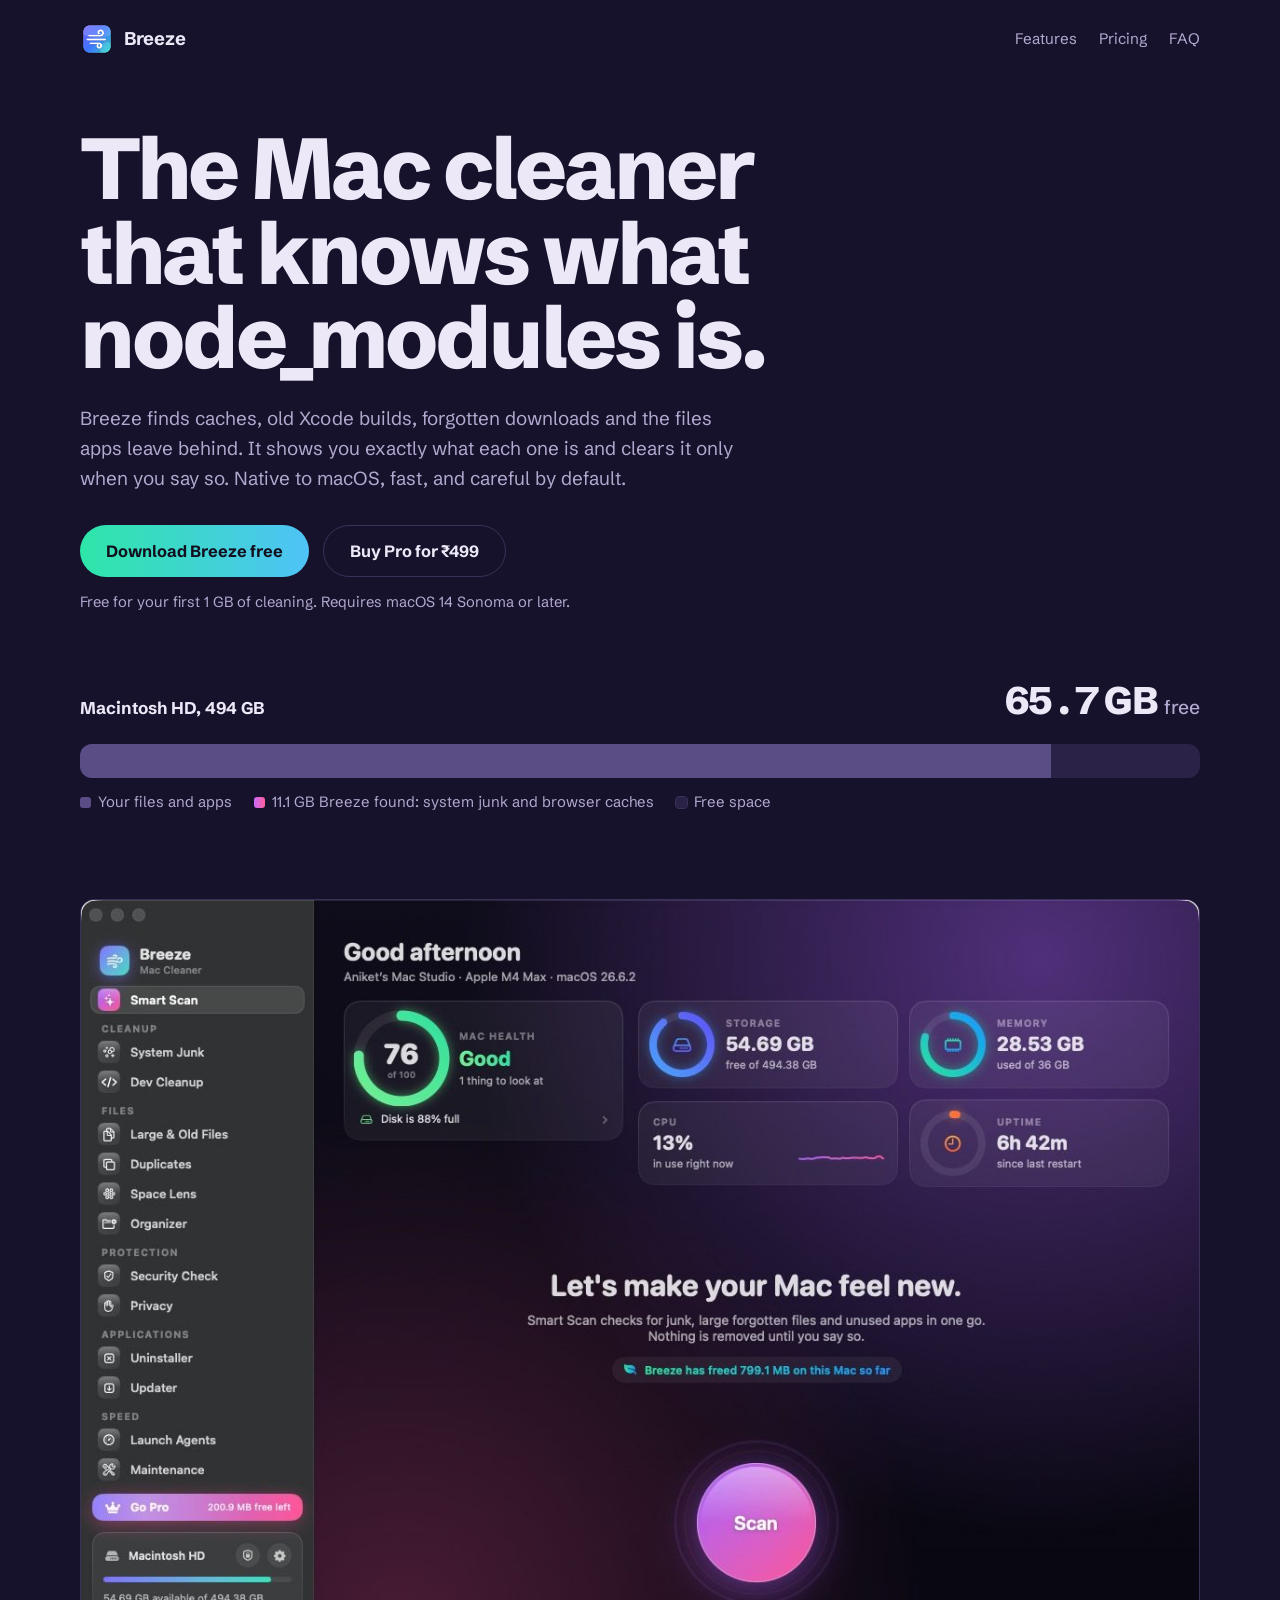
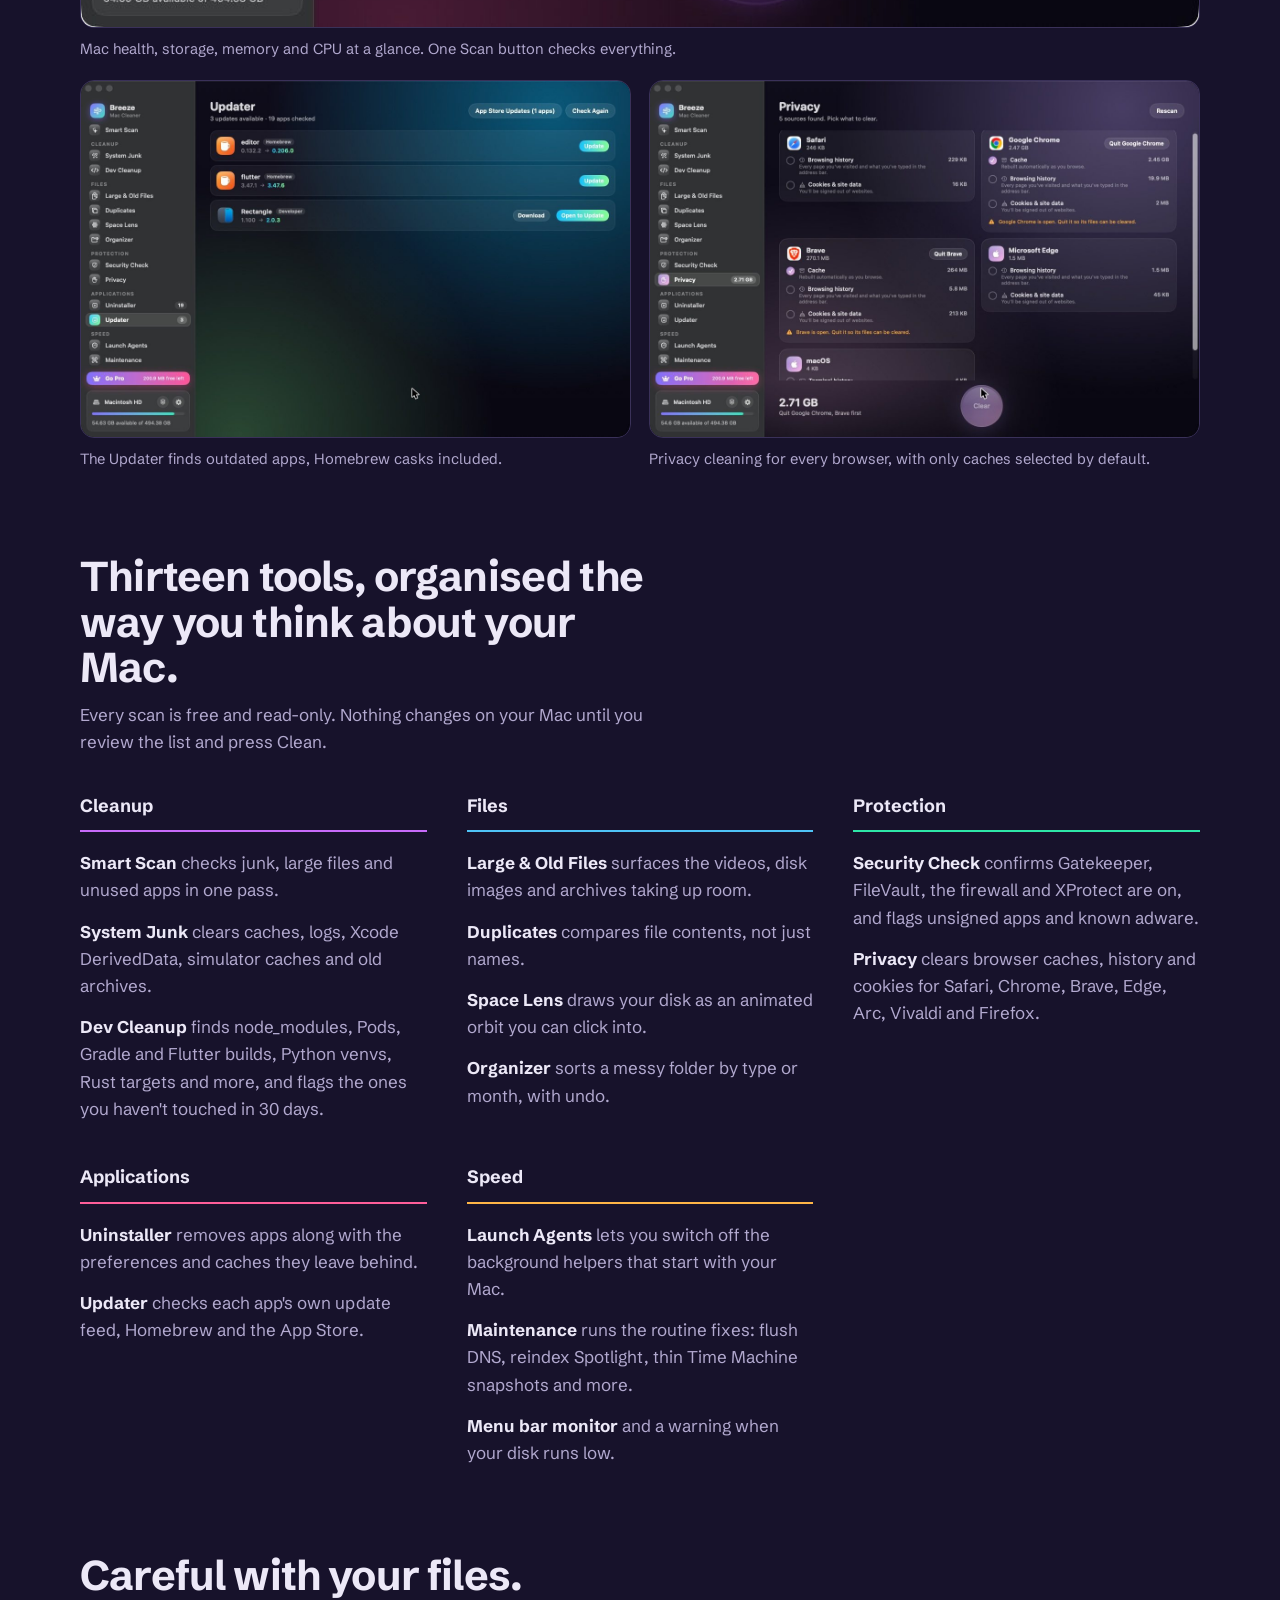
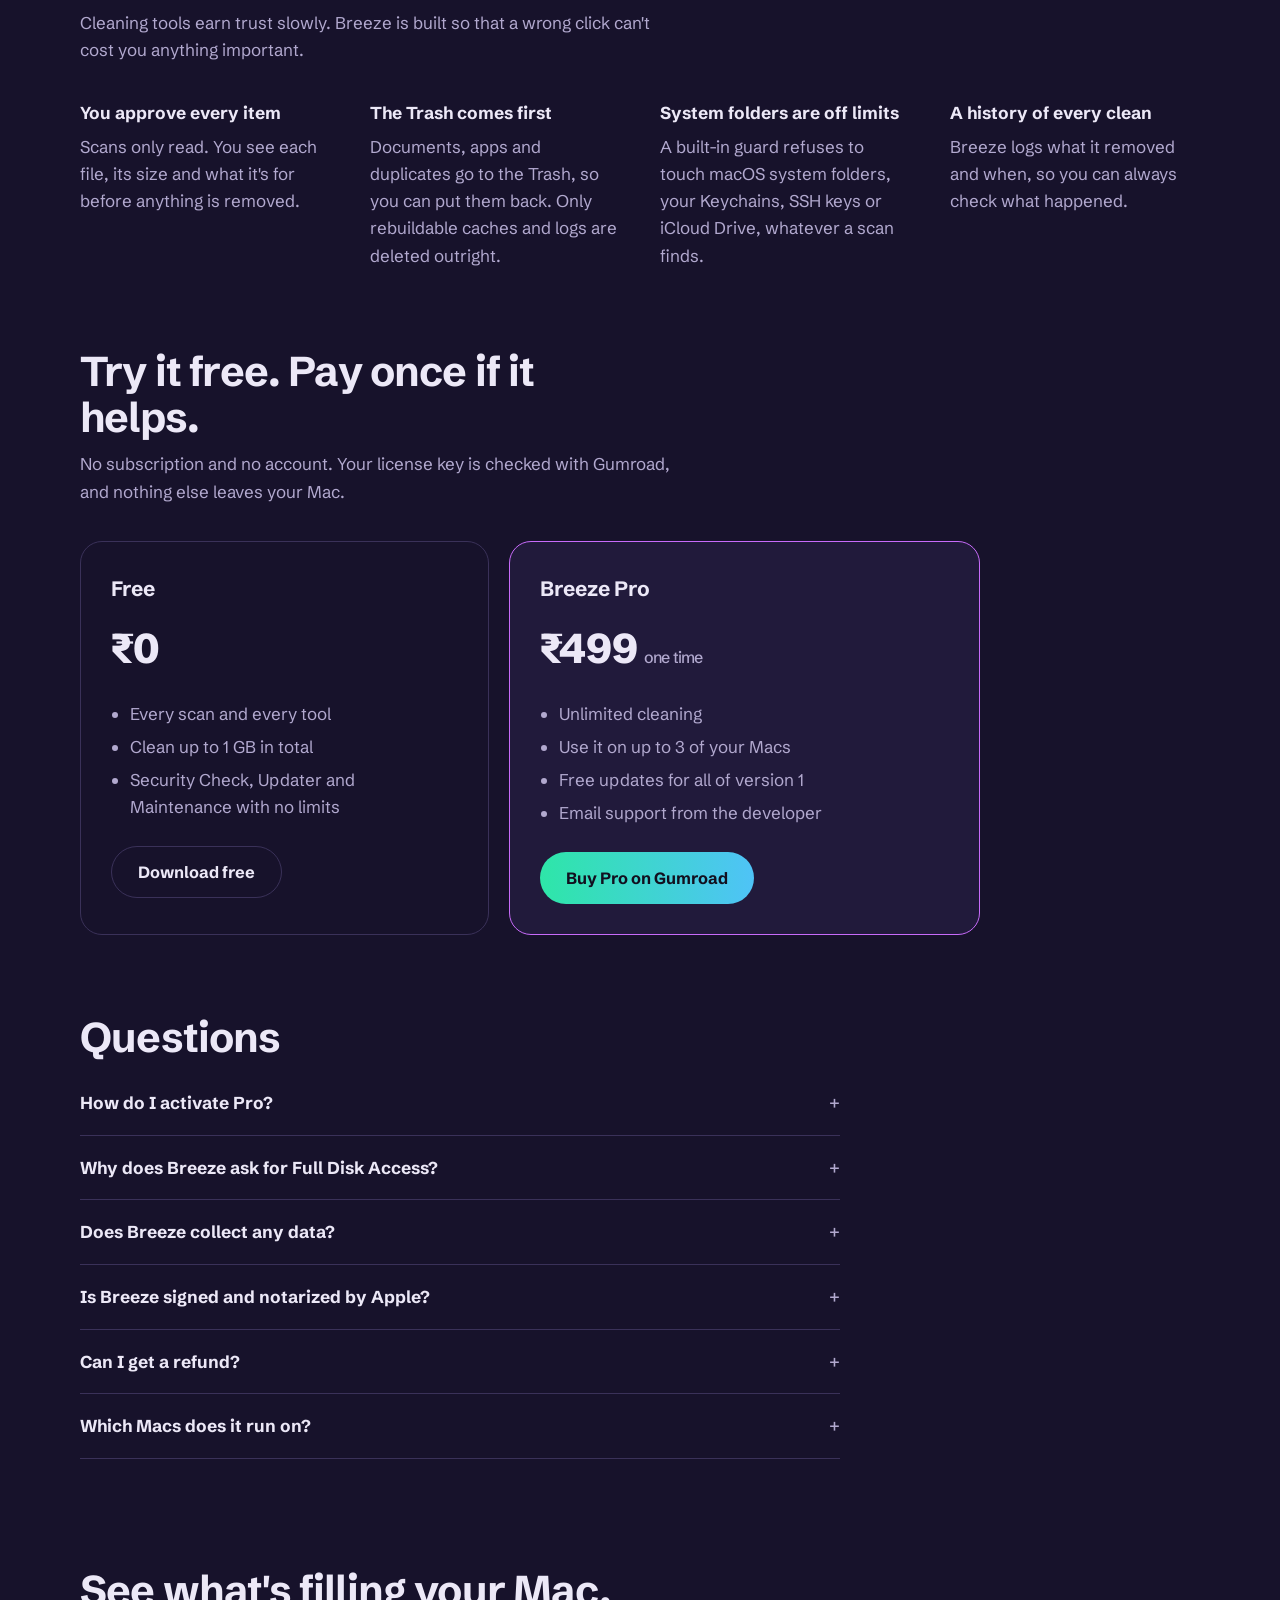
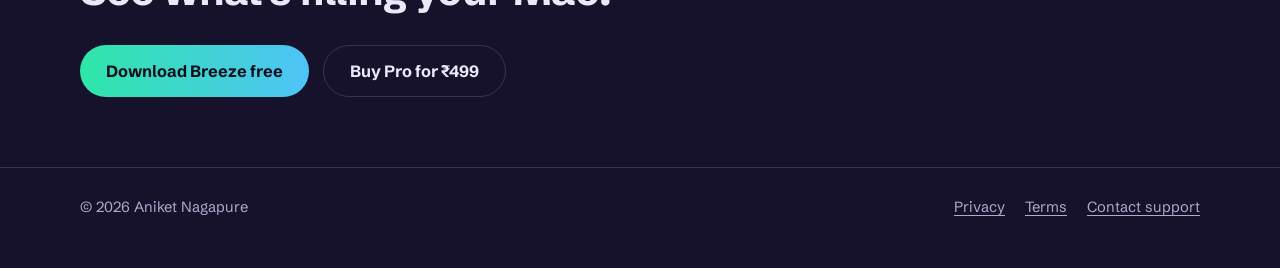
==== breeze/index.html @ c45bcd5b "Add Breeze website, privacy policy, terms and update feed" ====
<!doctype html>
<html lang="en">
<head>
  <meta charset="utf-8">
  <meta name="viewport" content="width=device-width, initial-scale=1">
  <title>Breeze, the Mac cleaner for developers</title>
  <meta name="description" content="Breeze finds caches, old Xcode builds, node_modules, large files and app leftovers on your Mac, shows you exactly what they are, and clears them when you say so.">
  <meta property="og:title" content="Breeze, the Mac cleaner for developers">
  <meta property="og:description" content="Clear caches, Xcode builds, node_modules and app leftovers. Native for macOS. Free to try.">
  <meta property="og:image" content="https://nanket.github.io/breeze/img/home.jpg">
  <link rel="icon" href="img/favicon.png">
  <link rel="preconnect" href="https://fonts.googleapis.com">
  <link rel="preconnect" href="https://fonts.gstatic.com" crossorigin>
  <link href="https://fonts.googleapis.com/css2?family=Schibsted+Grotesk:wght@400;500;700;800&display=swap" rel="stylesheet">
  <link rel="stylesheet" href="site.css">
  <style>
    .hero { padding: 48px 0 28px; }
    .hero h1 {
      margin: 0; max-width: 15ch;
      font-size: clamp(2.6rem, 7vw, 5.4rem); line-height: .98; letter-spacing: -.035em; font-weight: 800;
    }
    .hero p.lead { max-width: 56ch; margin: 24px 0 30px; font-size: 1.18rem; color: var(--dim); }
    .actions { display: flex; flex-wrap: wrap; gap: 14px; align-items: center; }
    .btn {
      display: inline-flex; align-items: center; justify-content: center; min-height: 52px; padding: 0 26px;
      border-radius: 999px; font-weight: 700; font-size: 1.02rem; text-decoration: none;
    }
    .btn.primary { color: #12101f; background: linear-gradient(90deg, var(--mint), var(--sky)); }
    .btn.ghost { color: var(--mist); border: 1.5px solid var(--line); }
    .btn.ghost:hover { border-color: var(--dim); }
    .fine { margin-top: 14px; font-size: .92rem; color: var(--dim); }

    /* The one moving thing: the disk meter */
    .meter { margin: 56px 0 18px; }
    .meter-head { display: flex; justify-content: space-between; align-items: baseline; gap: 16px; margin-bottom: 12px; }
    .meter-head .disk { font-weight: 700; }
    .meter-head .free { font-size: clamp(1.6rem, 4vw, 2.4rem); font-weight: 800; letter-spacing: -.02em; font-variant-numeric: tabular-nums; }
    .meter-head .free small { font-size: .5em; font-weight: 500; color: var(--dim); letter-spacing: 0; }
    .bar { position: relative; height: 34px; border-radius: 12px; background: #2b2347; overflow: hidden; display: flex; }
    .bar .used { width: 86.7%; background: #5a4d86; }
    .bar .junk {
      width: 2.24%; background: linear-gradient(90deg, var(--orchid), var(--rose));
      transform-origin: left; transition: width 1.4s cubic-bezier(.6,0,.2,1) .7s, opacity .6s ease 1.9s;
    }
    .meter.cleaned .bar .junk { width: 0; opacity: 0; }
    .legend { display: flex; flex-wrap: wrap; gap: 8px 22px; margin-top: 12px; font-size: .93rem; color: var(--dim); }
    .legend i { display: inline-block; width: 11px; height: 11px; border-radius: 3px; margin-right: 7px; vertical-align: -1px; }
    .legend .k-used { background: #5a4d86; }
    .legend .k-junk { background: linear-gradient(90deg, var(--orchid), var(--rose)); }
    .legend .k-free { background: #2b2347; outline: 1px solid var(--line); }

    .shots { padding: 40px 0 10px; }
    .shots figure { margin: 0; }
    .shots img { display: block; width: 100%; height: auto; border-radius: 14px; border: 1px solid var(--line); }
    .shots .main { margin-bottom: 18px; }
    .shots .pair { display: grid; grid-template-columns: 1fr 1fr; gap: 18px; }
    .shots figcaption { margin-top: 10px; font-size: .92rem; color: var(--dim); }

    section.block { padding: 72px 0 8px; }
    section.block > h2 { font-size: clamp(1.8rem, 4vw, 2.6rem); line-height: 1.1; letter-spacing: -.02em; margin: 0 0 10px; max-width: 22ch; }
    section.block > p.intro { color: var(--dim); max-width: 60ch; margin: 0 0 36px; }

    .groups { display: grid; grid-template-columns: repeat(auto-fit, minmax(300px, 1fr)); gap: 34px 40px; }
    .group h3 { margin: 0 0 10px; font-size: 1.12rem; padding-bottom: 10px; border-bottom: 2px solid var(--c); }
    .group ul { list-style: none; padding: 0; margin: 0; }
    .group li { padding: 7px 0; color: var(--dim); }
    .group li b { color: var(--mist); font-weight: 700; }

    .safety { display: grid; grid-template-columns: repeat(auto-fit, minmax(240px, 1fr)); gap: 26px 40px; }
    .safety h3 { margin: 0 0 6px; font-size: 1.08rem; }
    .safety p { margin: 0; color: var(--dim); }

    .plans { display: grid; grid-template-columns: 1fr 1.15fr; gap: 20px; align-items: stretch; max-width: 900px; }
    .plan { padding: 30px; border-radius: var(--radius-lg); border: 1px solid var(--line); }
    .plan.pro { background: var(--night-2); border: 1.5px solid var(--orchid); }
    .plan h3 { margin: 0; font-size: 1.3rem; }
    .plan .price { font-size: 2.6rem; font-weight: 800; letter-spacing: -.02em; margin: 10px 0 2px; }
    .plan .price small { font-size: 1rem; font-weight: 500; color: var(--dim); }
    .plan ul { padding-left: 1.1em; margin: 18px 0 26px; color: var(--dim); }
    .plan li { margin: 6px 0; }

    .faq { max-width: 760px; }
    .faq details { border-bottom: 1px solid var(--line); padding: 18px 0; }
    .faq summary { cursor: pointer; font-weight: 700; font-size: 1.08rem; list-style: none; }
    .faq summary::-webkit-details-marker { display: none; }
    .faq summary::after { content: "+"; float: right; color: var(--dim); font-weight: 500; }
    .faq details[open] summary::after { content: "–"; }
    .faq details p { color: var(--dim); margin: 10px 0 0; }

    .closing { padding: 90px 0 70px; }
    .closing h2 { font-size: clamp(1.8rem, 4vw, 2.6rem); margin: 0 0 22px; letter-spacing: -.02em; }

    @media (max-width: 700px) {
      .top nav a.hide-sm { display: none; }
      .shots .pair { grid-template-columns: 1fr; }
      .plans { grid-template-columns: 1fr; }
      .meter-head { flex-direction: column; gap: 2px; }
    }
    @media (prefers-reduced-motion: reduce) {
      .bar .junk { transition: none; }
    }
  </style>
</head>
<body>
  <header class="wrap top">
    <a class="brand" href="./"><img src="img/icon.png" alt="" width="34" height="34">Breeze</a>
    <nav aria-label="Main">
      <a class="hide-sm" href="#features">Features</a>
      <a class="hide-sm" href="#pricing">Pricing</a>
      <a href="#faq">FAQ</a>
    </nav>
  </header>

  <main>
    <section class="wrap hero">
      <h1>The Mac cleaner that knows what node_modules is.</h1>
      <p class="lead">Breeze finds caches, old Xcode builds, forgotten downloads and the files apps leave behind. It shows you exactly what each one is and clears it only when you say so. Native to macOS, fast, and careful by default.</p>
      <div class="actions">
        <a class="btn primary" href="Breeze-1.3.dmg">Download Breeze free</a>
        <a class="btn ghost" href="https://aniketpure.gumroad.com/l/breeze">Buy Pro for ₹499</a>
      </div>
      <p class="fine">Free for your first 1 GB of cleaning. Requires macOS 14 Sonoma or later.</p>

      <div class="meter" id="meter" aria-label="Example: free space on a Mac Studio before and after cleaning">
        <div class="meter-head">
          <span class="disk">Macintosh HD, 494 GB</span>
          <span class="free"><span id="free">54.6</span> GB <small>free</small></span>
        </div>
        <div class="bar" role="img" aria-label="11.1 GB of junk and browser cache cleared, free space grows from 54.6 GB to 65.7 GB">
          <div class="used"></div><div class="junk"></div>
        </div>
        <div class="legend">
          <span><i class="k-used"></i>Your files and apps</span>
          <span><i class="k-junk"></i>11.1 GB Breeze found: system junk and browser caches</span>
          <span><i class="k-free"></i>Free space</span>
        </div>
      </div>
    </section>

    <section class="wrap shots" aria-label="Screenshots">
      <figure class="main">
        <img src="img/home.jpg" alt="Breeze home screen showing Mac health score, storage, memory, CPU and uptime, with a Scan button" width="1200" height="780">
        <figcaption>Mac health, storage, memory and CPU at a glance. One Scan button checks everything.</figcaption>
      </figure>
      <div class="pair">
        <figure>
          <img src="img/updater.jpg" alt="Breeze Updater listing outdated apps from Homebrew and developer update feeds" width="1200" height="780" loading="lazy">
          <figcaption>The Updater finds outdated apps, Homebrew casks included.</figcaption>
        </figure>
        <figure>
          <img src="img/privacy.jpg" alt="Breeze Privacy screen listing cache, history and cookies for Safari, Chrome, Brave and Edge" width="1200" height="780" loading="lazy">
          <figcaption>Privacy cleaning for every browser, with only caches selected by default.</figcaption>
        </figure>
      </div>
    </section>

    <section class="wrap block" id="features">
      <h2>Thirteen tools, organised the way you think about your Mac.</h2>
      <p class="intro">Every scan is free and read-only. Nothing changes on your Mac until you review the list and press Clean.</p>
      <div class="groups">
        <div class="group" style="--c: var(--orchid)">
          <h3>Cleanup</h3>
          <ul>
            <li><b>Smart Scan</b> checks junk, large files and unused apps in one pass.</li>
            <li><b>System Junk</b> clears caches, logs, Xcode DerivedData, simulator caches and old archives.</li>
            <li><b>Dev Cleanup</b> finds node_modules, Pods, Gradle and Flutter builds, Python venvs, Rust targets and more, and flags the ones you haven't touched in 30 days.</li>
          </ul>
        </div>
        <div class="group" style="--c: var(--sky)">
          <h3>Files</h3>
          <ul>
            <li><b>Large &amp; Old Files</b> surfaces the videos, disk images and archives taking up room.</li>
            <li><b>Duplicates</b> compares file contents, not just names.</li>
            <li><b>Space Lens</b> draws your disk as an animated orbit you can click into.</li>
            <li><b>Organizer</b> sorts a messy folder by type or month, with undo.</li>
          </ul>
        </div>
        <div class="group" style="--c: var(--mint)">
          <h3>Protection</h3>
          <ul>
            <li><b>Security Check</b> confirms Gatekeeper, FileVault, the firewall and XProtect are on, and flags unsigned apps and known adware.</li>
            <li><b>Privacy</b> clears browser caches, history and cookies for Safari, Chrome, Brave, Edge, Arc, Vivaldi and Firefox.</li>
          </ul>
        </div>
        <div class="group" style="--c: var(--rose)">
          <h3>Applications</h3>
          <ul>
            <li><b>Uninstaller</b> removes apps along with the preferences and caches they leave behind.</li>
            <li><b>Updater</b> checks each app's own update feed, Homebrew and the App Store.</li>
          </ul>
        </div>
        <div class="group" style="--c: #ffb547">
          <h3>Speed</h3>
          <ul>
            <li><b>Launch Agents</b> lets you switch off the background helpers that start with your Mac.</li>
            <li><b>Maintenance</b> runs the routine fixes: flush DNS, reindex Spotlight, thin Time Machine snapshots and more.</li>
            <li><b>Menu bar monitor</b> and a warning when your disk runs low.</li>
          </ul>
        </div>
      </div>
    </section>

    <section class="wrap block">
      <h2>Careful with your files.</h2>
      <p class="intro">Cleaning tools earn trust slowly. Breeze is built so that a wrong click can't cost you anything important.</p>
      <div class="safety">
        <div><h3>You approve every item</h3><p>Scans only read. You see each file, its size and what it's for before anything is removed.</p></div>
        <div><h3>The Trash comes first</h3><p>Documents, apps and duplicates go to the Trash, so you can put them back. Only rebuildable caches and logs are deleted outright.</p></div>
        <div><h3>System folders are off limits</h3><p>A built-in guard refuses to touch macOS system folders, your Keychains, SSH keys or iCloud Drive, whatever a scan finds.</p></div>
        <div><h3>A history of every clean</h3><p>Breeze logs what it removed and when, so you can always check what happened.</p></div>
      </div>
    </section>

    <section class="wrap block" id="pricing">
      <h2>Try it free. Pay once if it helps.</h2>
      <p class="intro">No subscription and no account. Your license key is checked with Gumroad, and nothing else leaves your Mac.</p>
      <div class="plans">
        <div class="plan">
          <h3>Free</h3>
          <div class="price">₹0</div>
          <ul>
            <li>Every scan and every tool</li>
            <li>Clean up to 1 GB in total</li>
            <li>Security Check, Updater and Maintenance with no limits</li>
          </ul>
          <a class="btn ghost" href="Breeze-1.3.dmg">Download free</a>
        </div>
        <div class="plan pro">
          <h3>Breeze Pro</h3>
          <div class="price">₹499 <small>one time</small></div>
          <ul>
            <li>Unlimited cleaning</li>
            <li>Use it on up to 3 of your Macs</li>
            <li>Free updates for all of version 1</li>
            <li>Email support from the developer</li>
          </ul>
          <a class="btn primary" href="https://aniketpure.gumroad.com/l/breeze">Buy Pro on Gumroad</a>
        </div>
      </div>
    </section>

    <section class="wrap block" id="faq">
      <h2>Questions</h2>
      <div class="faq">
        <details>
          <summary>How do I activate Pro?</summary>
          <p>After you buy, Gumroad emails you a license key. Open Breeze, click Go Pro at the bottom of the sidebar, paste the key and click Activate. To move it to another Mac, click Deactivate in Settings first.</p>
        </details>
        <details>
          <summary>Why does Breeze ask for Full Disk Access?</summary>
          <p>macOS hides some caches, Safari data and Mail downloads from apps unless you allow it. Breeze works without it, but scans will miss those places. You can turn it on from the lock icon at the bottom of the sidebar.</p>
        </details>
        <details>
          <summary>Does Breeze collect any data?</summary>
          <p>No. There's no analytics or tracking. The only network requests are the license check with Gumroad and a daily check for a new version. Read the <a href="privacy.html">privacy policy</a>.</p>
        </details>
        <details>
          <summary>Is Breeze signed and notarized by Apple?</summary>
          <p>Yes. Breeze is signed with a Developer ID and notarized by Apple, so it opens normally without security warnings.</p>
        </details>
        <details>
          <summary>Can I get a refund?</summary>
          <p>Yes. Email within 14 days of buying and you'll get a full refund through Gumroad.</p>
        </details>
        <details>
          <summary>Which Macs does it run on?</summary>
          <p>Any Mac with macOS 14 Sonoma or later, Apple silicon or Intel.</p>
        </details>
      </div>
    </section>

    <section class="wrap closing">
      <h2>See what's filling your Mac.</h2>
      <div class="actions">
        <a class="btn primary" href="Breeze-1.3.dmg">Download Breeze free</a>
        <a class="btn ghost" href="https://aniketpure.gumroad.com/l/breeze">Buy Pro for ₹499</a>
      </div>
    </section>
  </main>

  <footer class="site">
    <div class="wrap">
      <span>© 2026 Aniket Nagapure</span>
      <nav aria-label="Legal">
        <a href="privacy.html">Privacy</a>
        <a href="terms.html">Terms</a>
        <a href="mailto:aniketvnagapure@gmail.com?subject=Breeze">Contact support</a>
      </nav>
    </div>
  </footer>

  <script>
    (function () {
      var meter = document.getElementById('meter');
      var free = document.getElementById('free');
      var reduce = window.matchMedia('(prefers-reduced-motion: reduce)').matches;
      var from = 54.6, to = 65.7;
      function run() {
        meter.classList.add('cleaned');
        if (reduce) { free.textContent = to.toFixed(1); return; }
        var start = null, delay = 700, dur = 1400;
        function step(t) {
          if (start === null) start = t;
          var p = Math.min(Math.max((t - start - delay) / dur, 0), 1);
          var e = p < .5 ? 2 * p * p : 1 - Math.pow(-2 * p + 2, 2) / 2;
          free.textContent = (from + (to - from) * e).toFixed(1);
          if (p < 1) requestAnimationFrame(step);
        }
        requestAnimationFrame(step);
      }
      if ('IntersectionObserver' in window) {
        var io = new IntersectionObserver(function (es) {
          if (es[0].isIntersecting) { io.disconnect(); run(); }
        }, { threshold: .4 });
        io.observe(meter);
      } else { run(); }
    })();
  </script>
</body>
</html>
---- breeze/site.css ----
:root {
  --night: #17122b;
  --night-2: #211a3b;
  --line: #3a3159;
  --mist: #ece8f7;
  --dim: #b2a9cf;
  --mint: #2ee6a8;
  --sky: #4fc3f7;
  --orchid: #c86bfa;
  --rose: #ff5e9a;
  --radius-lg: 22px;
  --radius-sm: 10px;
}
* { box-sizing: border-box; }
html { -webkit-text-size-adjust: 100%; }
body {
  margin: 0;
  background: var(--night);
  color: var(--mist);
  font: 17px/1.6 "Schibsted Grotesk", system-ui, -apple-system, sans-serif;
}
a { color: var(--sky); text-underline-offset: 3px; }
a:focus-visible, button:focus-visible, summary:focus-visible { outline: 3px solid var(--sky); outline-offset: 3px; border-radius: 6px; }
.wrap { width: min(1120px, calc(100% - 32px)); margin: 0 auto; }
.top { display: flex; align-items: center; justify-content: space-between; padding: 22px 0; }
.brand { display: flex; align-items: center; gap: 10px; color: var(--mist); text-decoration: none; font-weight: 700; font-size: 1.15rem; }
.brand img { width: 34px; height: 34px; }
.top nav { display: flex; gap: 22px; font-size: .95rem; }
.top nav a { color: var(--dim); text-decoration: none; }
.top nav a:hover { color: var(--mist); }

/* Legal pages */
.doc { max-width: 720px; margin: 40px auto 80px; }
.doc h1 { font-size: clamp(2rem, 5vw, 2.8rem); line-height: 1.1; letter-spacing: -.02em; margin: 0 0 6px; }
.doc h2 { font-size: 1.25rem; margin: 36px 0 8px; }
.doc p, .doc li { color: var(--dim); }
.doc strong { color: var(--mist); }
.doc .updated { color: var(--dim); font-size: .95rem; margin-bottom: 30px; }
.doc code { background: var(--night-2); padding: 1px 6px; border-radius: 6px; font-size: .9em; }

footer.site { border-top: 1px solid var(--line); padding: 28px 0 48px; color: var(--dim); font-size: .92rem; }
footer.site .wrap { display: flex; flex-wrap: wrap; gap: 14px 26px; justify-content: space-between; }
footer.site nav { display: flex; flex-wrap: wrap; gap: 20px; }
footer.site a { color: var(--dim); }
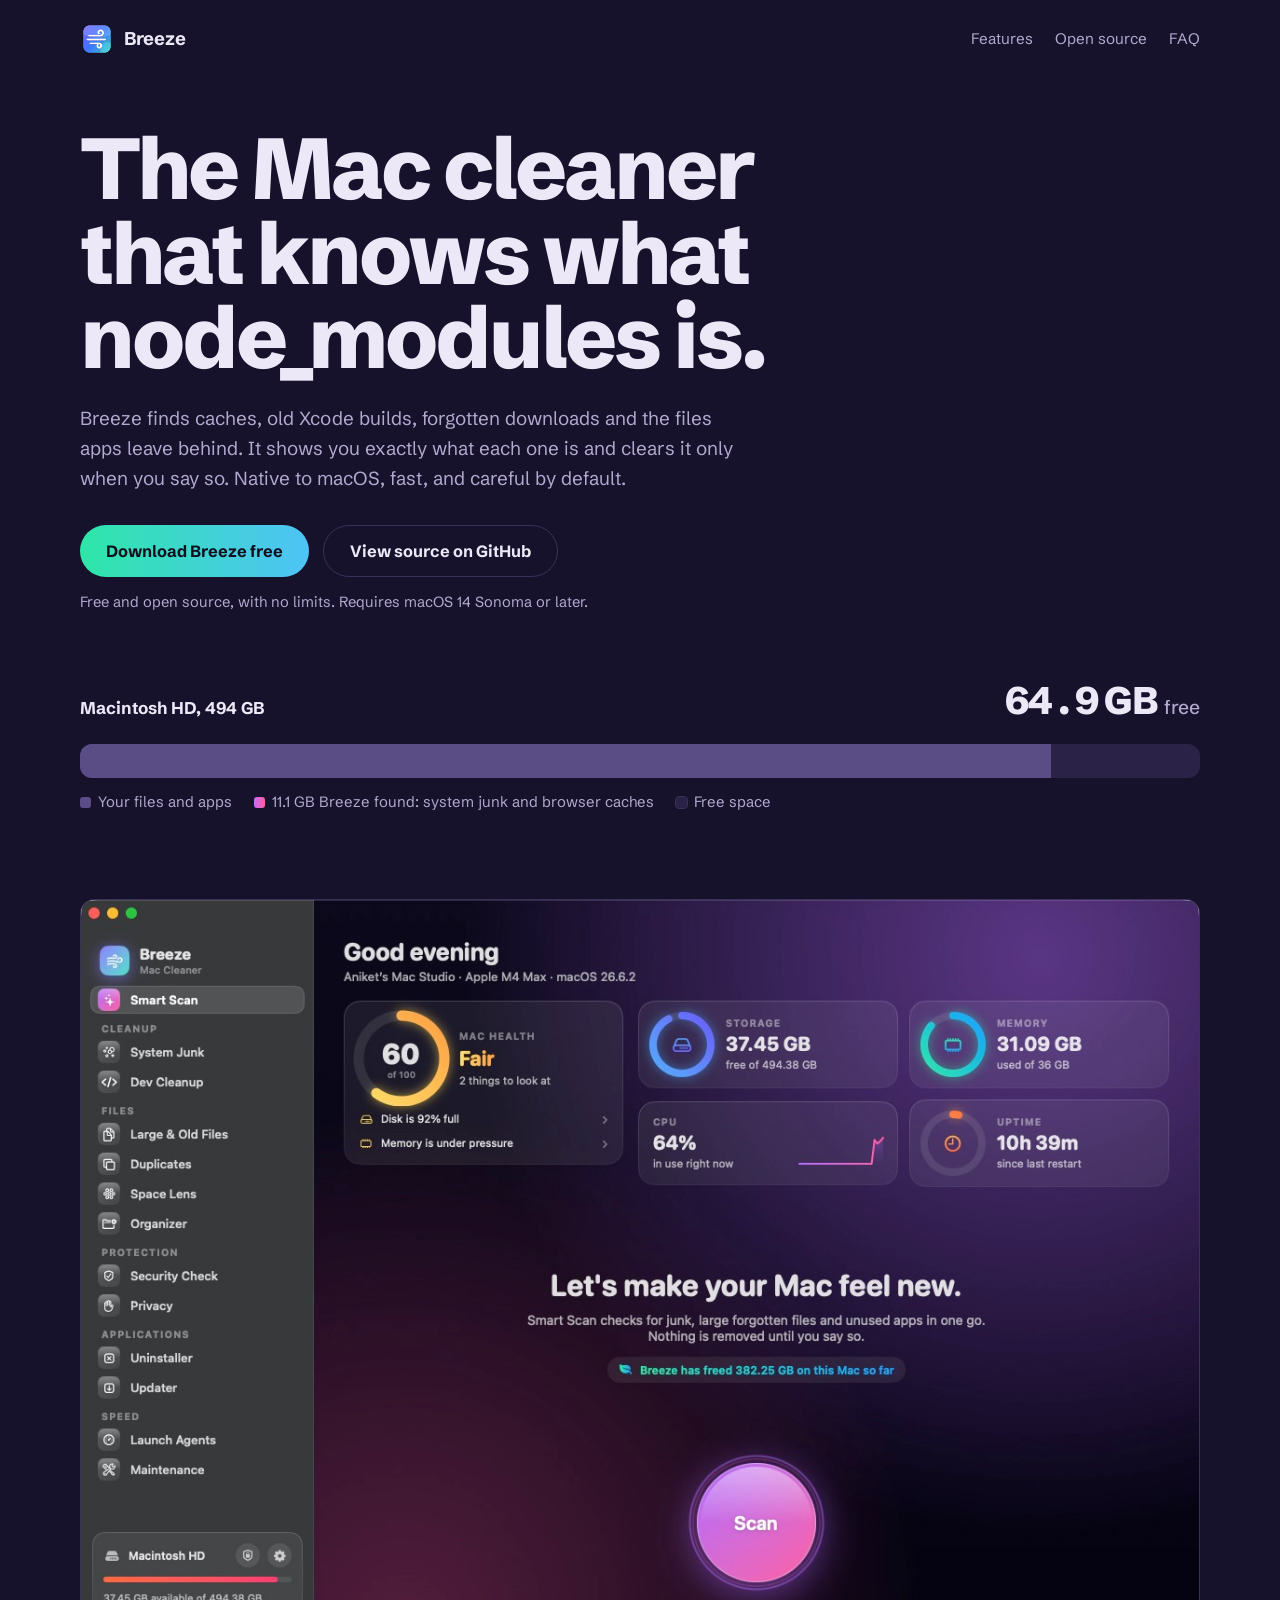
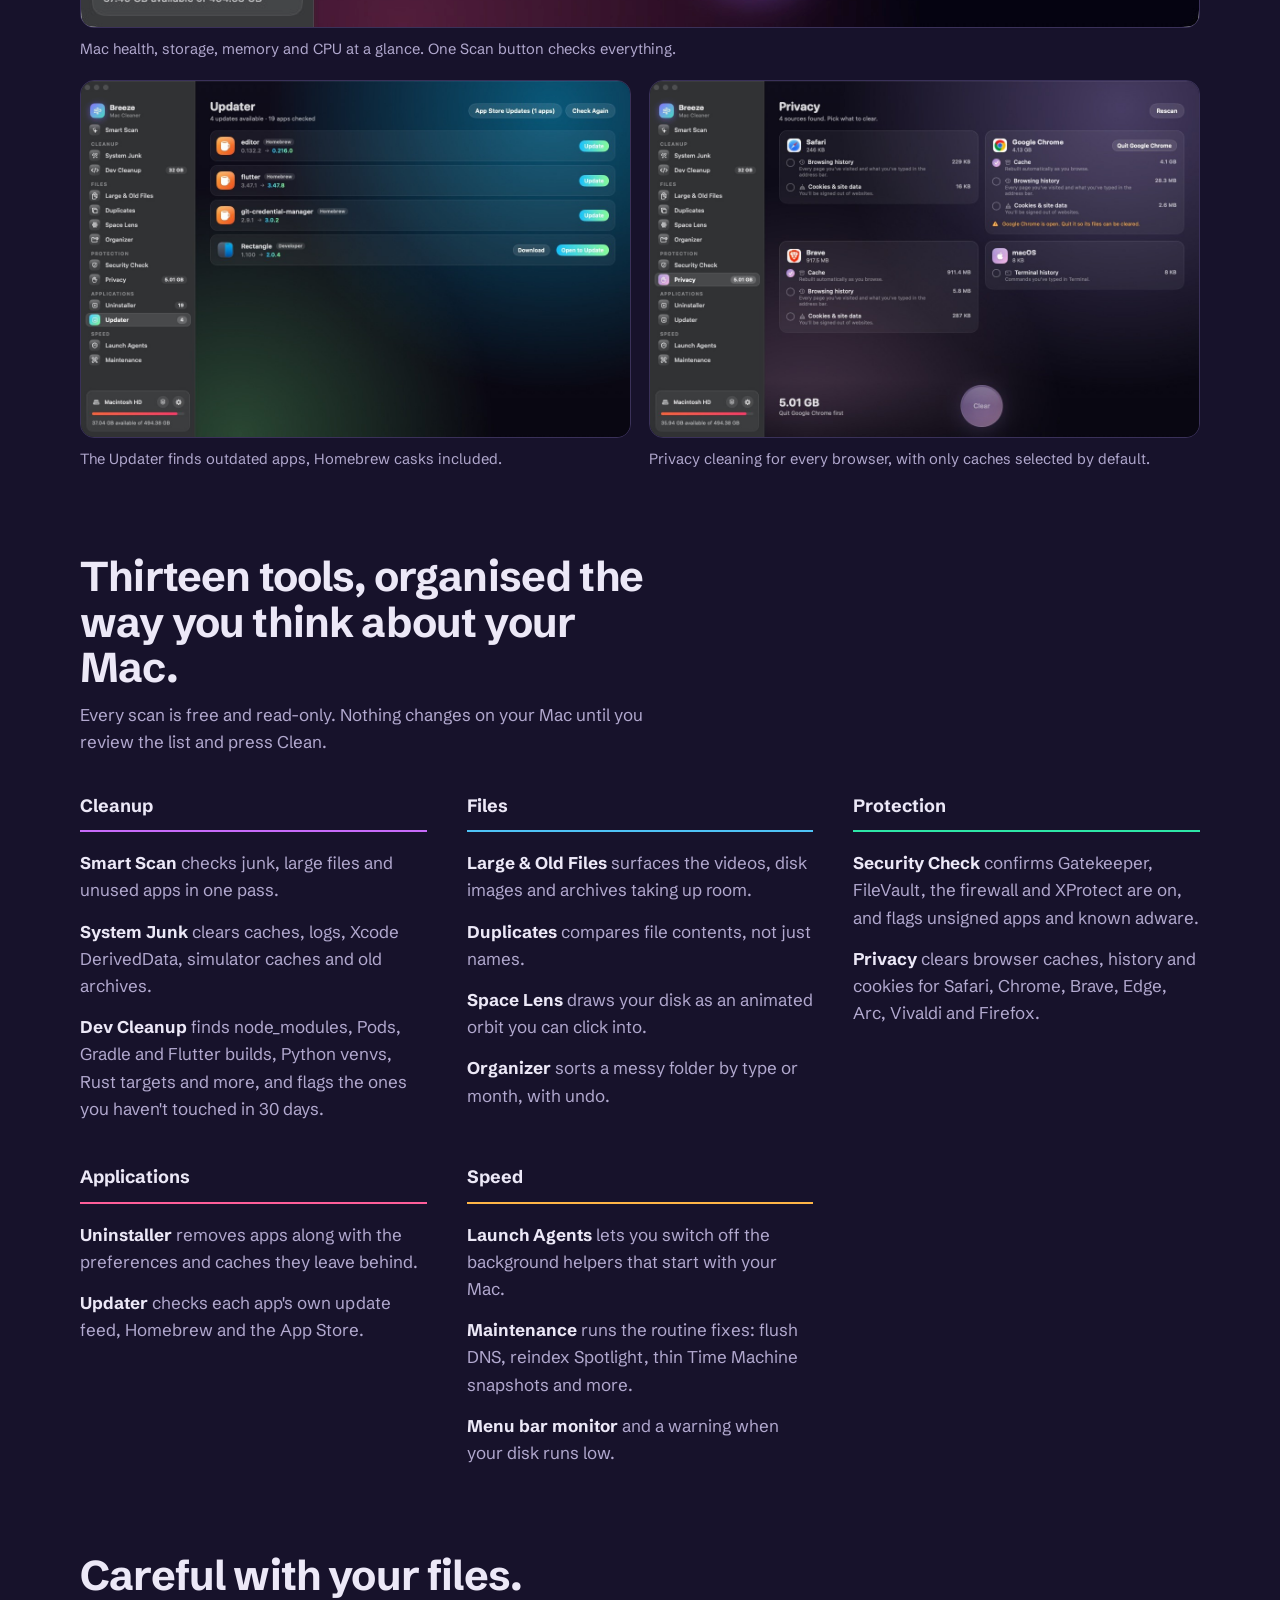
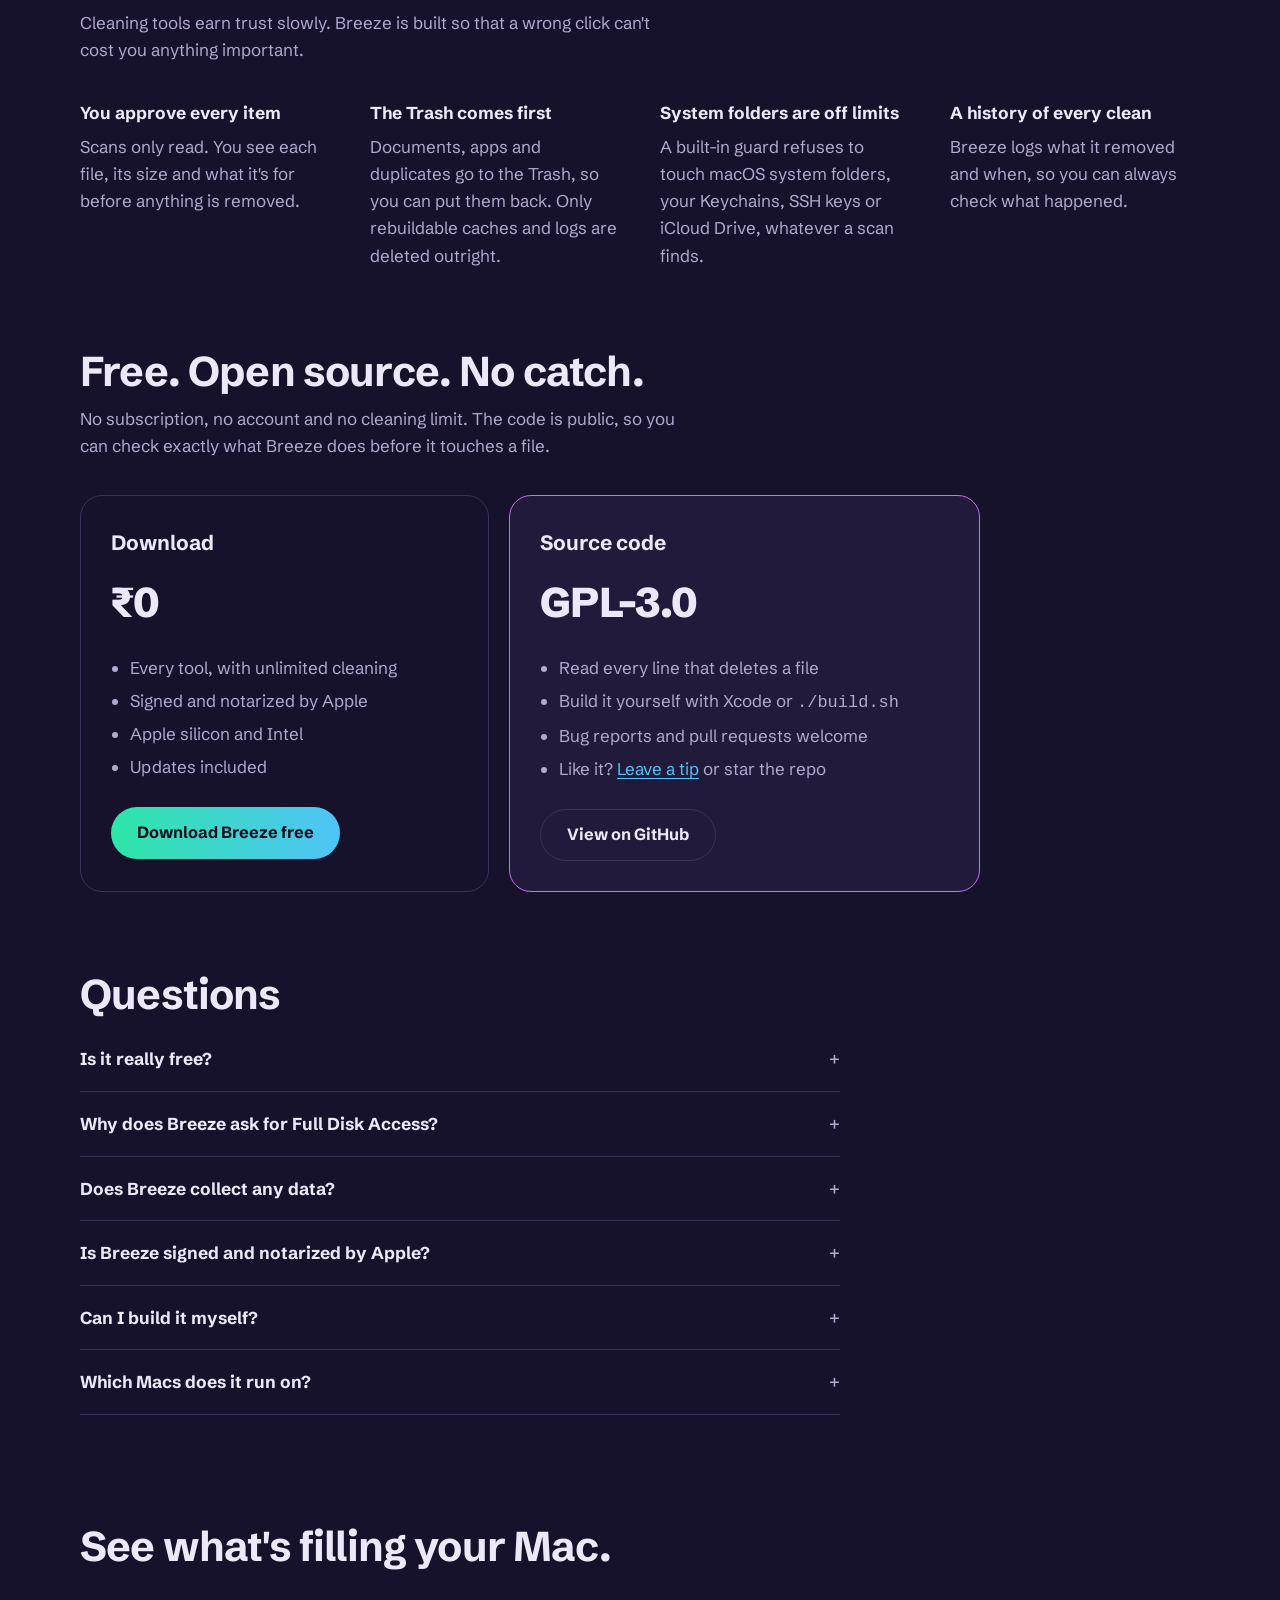
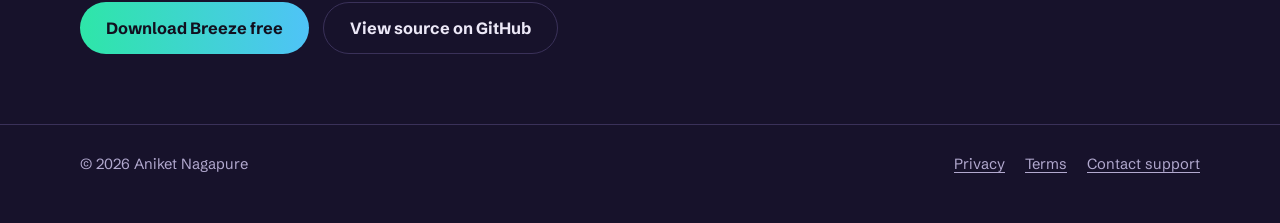
==== commit 18b546b0: "Breeze 1.4: free and open source Drop the ₹499 Pro plan and the 1 GB cleaning limit, link the source" ====
--- a/breeze/index.html
+++ b/breeze/index.html
@@ -106,7 +106,7 @@
     <a class="brand" href="./"><img src="img/icon.png" alt="" width="34" height="34">Breeze</a>
     <nav aria-label="Main">
       <a class="hide-sm" href="#features">Features</a>
-      <a class="hide-sm" href="#pricing">Pricing</a>
+      <a class="hide-sm" href="#open-source">Open source</a>
       <a href="#faq">FAQ</a>
     </nav>
   </header>
@@ -116,10 +116,10 @@
       <h1>The Mac cleaner that knows what node_modules is.</h1>
       <p class="lead">Breeze finds caches, old Xcode builds, forgotten downloads and the files apps leave behind. It shows you exactly what each one is and clears it only when you say so. Native to macOS, fast, and careful by default.</p>
       <div class="actions">
-        <a class="btn primary" href="Breeze-1.3.dmg">Download Breeze free</a>
-        <a class="btn ghost" href="https://aniketpure.gumroad.com/l/breeze">Buy Pro for ₹499</a>
-      </div>
-      <p class="fine">Free for your first 1 GB of cleaning. Requires macOS 14 Sonoma or later.</p>
+        <a class="btn primary" href="Breeze-1.4.zip">Download Breeze free</a>
+        <a class="btn ghost" href="https://github.com/nanket/breeze">View source on GitHub</a>
+      </div>
+      <p class="fine">Free and open source, with no limits. Requires macOS 14 Sonoma or later.</p>
 
       <div class="meter" id="meter" aria-label="Example: free space on a Mac Studio before and after cleaning">
         <div class="meter-head">
@@ -148,7 +148,7 @@
           <figcaption>The Updater finds outdated apps, Homebrew casks included.</figcaption>
         </figure>
         <figure>
-          <img src="img/privacy.jpg" alt="Breeze Privacy screen listing cache, history and cookies for Safari, Chrome, Brave and Edge" width="1200" height="780" loading="lazy">
+          <img src="img/privacy.jpg" alt="Breeze Privacy screen listing cache, history and cookies for Safari, Chrome and Brave" width="1200" height="780" loading="lazy">
           <figcaption>Privacy cleaning for every browser, with only caches selected by default.</figcaption>
         </figure>
       </div>
@@ -211,30 +211,31 @@
       </div>
     </section>
 
-    <section class="wrap block" id="pricing">
-      <h2>Try it free. Pay once if it helps.</h2>
-      <p class="intro">No subscription and no account. Your license key is checked with Gumroad, and nothing else leaves your Mac.</p>
+    <section class="wrap block" id="open-source">
+      <h2>Free. Open source. No catch.</h2>
+      <p class="intro">No subscription, no account and no cleaning limit. The code is public, so you can check exactly what Breeze does before it touches a file.</p>
       <div class="plans">
         <div class="plan">
-          <h3>Free</h3>
+          <h3>Download</h3>
           <div class="price">₹0</div>
           <ul>
-            <li>Every scan and every tool</li>
-            <li>Clean up to 1 GB in total</li>
-            <li>Security Check, Updater and Maintenance with no limits</li>
-          </ul>
-          <a class="btn ghost" href="Breeze-1.3.dmg">Download free</a>
+            <li>Every tool, with unlimited cleaning</li>
+            <li>Signed and notarized by Apple</li>
+            <li>Apple silicon and Intel</li>
+            <li>Updates included</li>
+          </ul>
+          <a class="btn primary" href="Breeze-1.4.zip">Download Breeze free</a>
         </div>
         <div class="plan pro">
-          <h3>Breeze Pro</h3>
-          <div class="price">₹499 <small>one time</small></div>
-          <ul>
-            <li>Unlimited cleaning</li>
-            <li>Use it on up to 3 of your Macs</li>
-            <li>Free updates for all of version 1</li>
-            <li>Email support from the developer</li>
-          </ul>
-          <a class="btn primary" href="https://aniketpure.gumroad.com/l/breeze">Buy Pro on Gumroad</a>
+          <h3>Source code</h3>
+          <div class="price">GPL-3.0</div>
+          <ul>
+            <li>Read every line that deletes a file</li>
+            <li>Build it yourself with Xcode or <code>./build.sh</code></li>
+            <li>Bug reports and pull requests welcome</li>
+            <li>Like it? <a href="https://aniketpure.gumroad.com/l/breeze">Leave a tip</a> or star the repo</li>
+          </ul>
+          <a class="btn ghost" href="https://github.com/nanket/breeze">View on GitHub</a>
         </div>
       </div>
     </section>
@@ -243,8 +244,8 @@
       <h2>Questions</h2>
       <div class="faq">
         <details>
-          <summary>How do I activate Pro?</summary>
-          <p>After you buy, Gumroad emails you a license key. Open Breeze, click Go Pro at the bottom of the sidebar, paste the key and click Activate. To move it to another Mac, click Deactivate in Settings first.</p>
+          <summary>Is it really free?</summary>
+          <p>Yes. Every tool works with no cleaning limit and no account. Breeze is open source under the GPL-3.0. If it helps you, you can <a href="https://aniketpure.gumroad.com/l/breeze">leave a tip</a>, but a tip doesn't unlock anything.</p>
         </details>
         <details>
           <summary>Why does Breeze ask for Full Disk Access?</summary>
@@ -252,15 +253,15 @@
         </details>
         <details>
           <summary>Does Breeze collect any data?</summary>
-          <p>No. There's no analytics or tracking. The only network requests are the license check with Gumroad and a daily check for a new version. Read the <a href="privacy.html">privacy policy</a>.</p>
+          <p>No. There's no analytics or tracking. The only network requests are a daily check for a new version and, when you open the Updater, each app's own update feed. The code is public, so you can check. Read the <a href="privacy.html">privacy policy</a>.</p>
         </details>
         <details>
           <summary>Is Breeze signed and notarized by Apple?</summary>
           <p>Yes. Breeze is signed with a Developer ID and notarized by Apple, so it opens normally without security warnings.</p>
         </details>
         <details>
-          <summary>Can I get a refund?</summary>
-          <p>Yes. Email within 14 days of buying and you'll get a full refund through Gumroad.</p>
+          <summary>Can I build it myself?</summary>
+          <p>Yes. Clone the repo and run <code>./build.sh</code> on an Apple silicon Mac, or open <code>Breeze.xcodeproj</code> in Xcode. The README has the details.</p>
         </details>
         <details>
           <summary>Which Macs does it run on?</summary>
@@ -272,8 +273,8 @@
     <section class="wrap closing">
       <h2>See what's filling your Mac.</h2>
       <div class="actions">
-        <a class="btn primary" href="Breeze-1.3.dmg">Download Breeze free</a>
-        <a class="btn ghost" href="https://aniketpure.gumroad.com/l/breeze">Buy Pro for ₹499</a>
+        <a class="btn primary" href="Breeze-1.4.zip">Download Breeze free</a>
+        <a class="btn ghost" href="https://github.com/nanket/breeze">View source on GitHub</a>
       </div>
     </section>
   </main>
